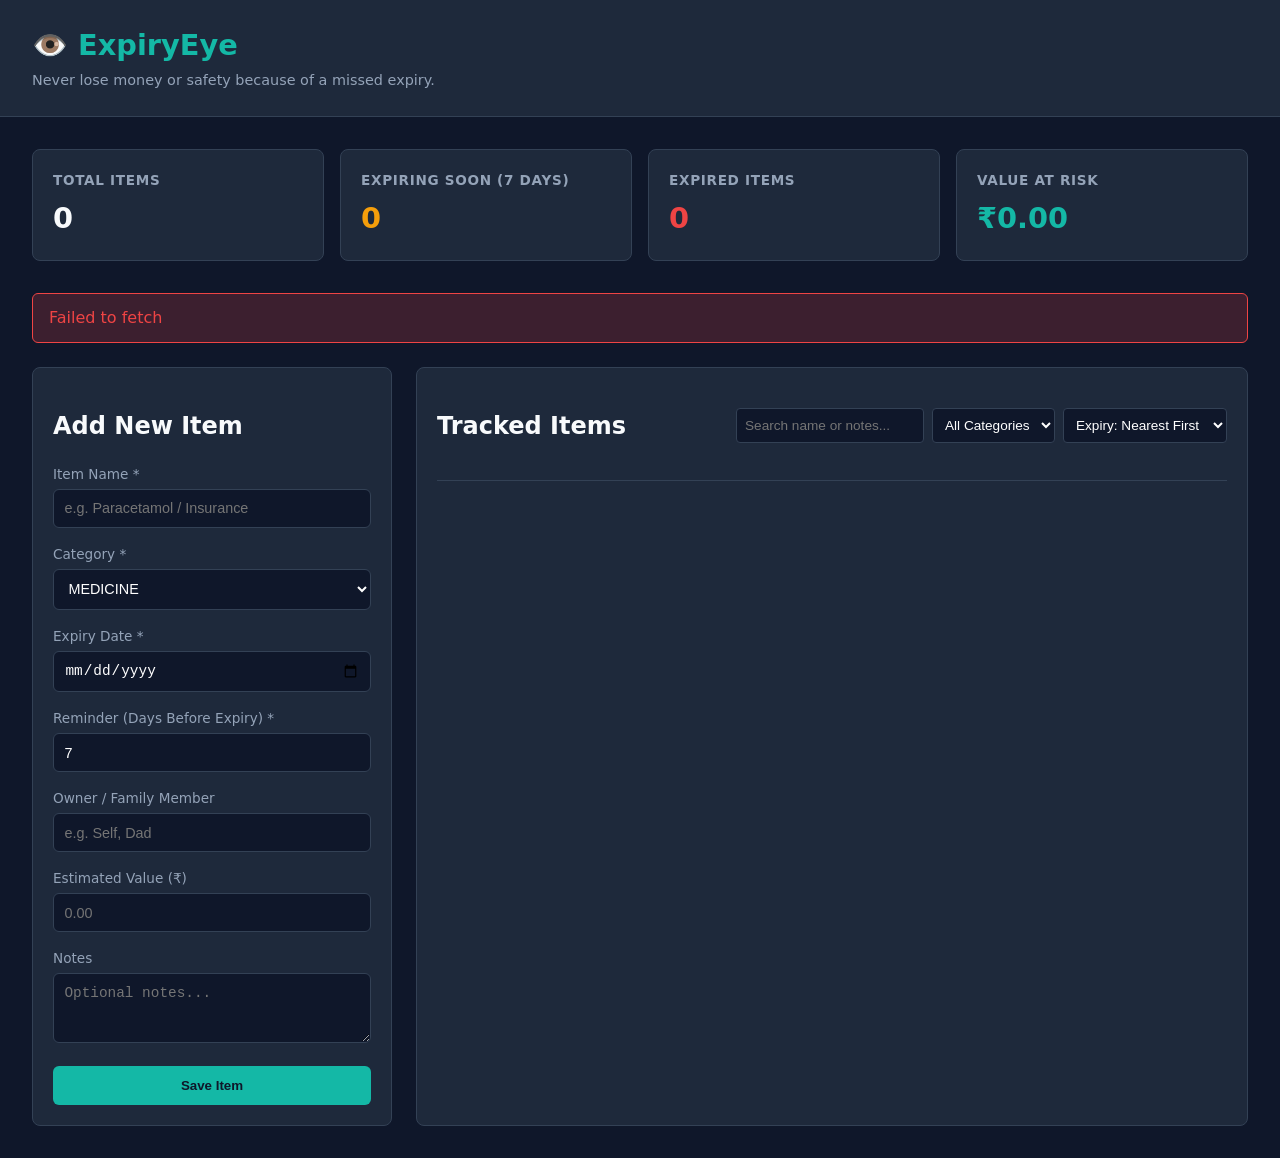
==== frontend/index.html @ d88a3d20 "Fisrt Commit" ====
<!DOCTYPE html>
<html lang="en">
<head>
    <meta charset="UTF-8">
    <meta name="viewport" content="width=device-width, initial-scale=1.0">
    <title>ExpiryEye - MySQL Household Safety & Expiry Tracker</title>
    <link rel="stylesheet" href="styles.css">
</head>
<body>
    <header class="navbar">
        <div class="logo">👁️ ExpiryEye</div>
        <p class="tagline">Never lose money or safety because of a missed expiry.</p>
    </header>

    <main class="container">
        <!-- Dashboard Stats -->
        <section class="dashboard-grid">
            <div class="card stat-card">
                <h3>Total Items</h3>
                <p id="total-items">0</p>
            </div>
            <div class="card stat-card warning">
                <h3>Expiring Soon (7 Days)</h3>
                <p id="expiring-soon">0</p>
            </div>
            <div class="card stat-card danger">
                <h3>Expired Items</h3>
                <p id="expired-items">0</p>
            </div>
            <div class="card stat-card info">
                <h3>Value at Risk</h3>
                <p id="value-at-risk">₹0.00</p>
            </div>
        </section>

        <!-- Notification Bar -->
        <div id="notification" class="notification hidden"></div>

        <!-- Main Layout -->
        <div class="main-layout">
            <!-- Add / Edit Item Form -->
            <section class="card form-container">
                <h2 id="form-title">Add New Item</h2>
                <form id="item-form">
                    <input type="hidden" id="item-id">
                    <div class="form-group">
                        <label for="name">Item Name *</label>
                        <input type="text" id="name" required placeholder="e.g. Paracetamol / Insurance">
                    </div>
                    <div class="form-group">
                        <label for="category">Category *</label>
                        <select id="category" required>
                            <option value="MEDICINE">MEDICINE</option>
                            <option value="GROCERY">GROCERY</option>
                            <option value="INSURANCE">INSURANCE</option>
                            <option value="VEHICLE_DOCUMENT">VEHICLE DOCUMENT</option>
                            <option value="WARRANTY">WARRANTY</option>
                            <option value="OTHER">OTHER</option>
                        </select>
                    </div>
                    <div class="form-group">
                        <label for="expiryDate">Expiry Date *</label>
                        <input type="date" id="expiryDate" required>
                    </div>
                    <div class="form-group">
                        <label for="reminderDays">Reminder (Days Before Expiry) *</label>
                        <input type="number" id="reminderDays" value="7" min="0" required>
                    </div>
                    <div class="form-group">
                        <label for="ownerName">Owner / Family Member</label>
                        <input type="text" id="ownerName" placeholder="e.g. Self, Dad">
                    </div>
                    <div class="form-group">
                        <label for="estimatedValue">Estimated Value (₹)</label>
                        <input type="number" id="estimatedValue" step="0.01" placeholder="0.00">
                    </div>
                    <div class="form-group">
                        <label for="notes">Notes</label>
                        <textarea id="notes" placeholder="Optional notes..."></textarea>
                    </div>
                    <button type="submit" class="btn btn-primary" id="save-btn">Save Item</button>
                    <button type="button" class="btn btn-secondary hidden" id="cancel-btn" onclick="resetForm()">Cancel Edit</button>
                </form>
            </section>

            <!-- Items View & Controls -->
            <section class="card list-container">
                <div class="list-header">
                    <h2>Tracked Items</h2>
                    <div class="filters">
                        <input type="text" id="search-input" placeholder="Search name or notes..." oninput="applyFilters()">
                        <select id="category-filter" onchange="applyFilters()">
                            <option value="ALL">All Categories</option>
                            <option value="MEDICINE">Medicine</option>
                            <option value="GROCERY">Grocery</option>
                            <option value="INSURANCE">Insurance</option>
                            <option value="VEHICLE_DOCUMENT">Vehicle Doc</option>
                            <option value="WARRANTY">Warranty</option>
                            <option value="OTHER">Other</option>
                        </select>
                        <select id="sort-filter" onchange="applyFilters()">
                            <option value="NEAREST">Expiry: Nearest First</option>
                            <option value="FARTHEST">Expiry: Farthest First</option>
                            <option value="NAME">Name: A to Z</option>
                        </select>
                    </div>
                </div>

                <div id="loading" class="loading-state hidden">Loading items...</div>
                <div id="items-list" class="items-grid"></div>
            </section>
        </div>
    </main>

    <script src="app.js"></script>
</body>
</html>
---- frontend/styles.css ----
/* Modern Dark Navy Household Safety Theme */
:root {
    --bg-color: #0f172a;
    --card-bg: #1e293b;
    --text-color: #f8fafc;
    --text-muted: #94a3b8;
    --teal: #14b8a6;
    --amber: #f59e0b;
    --red: #ef4444;
    --border: #334155;
    --input-bg: #0f172a;
}

body {
    margin: 0;
    font-family: 'Segoe UI', system-ui, -apple-system, sans-serif;
    background-color: var(--bg-color);
    color: var(--text-color);
    line-height: 1.5;
}

.navbar {
    padding: 1.5rem 2rem;
    background-color: var(--card-bg);
    border-bottom: 1px solid var(--border);
}

.navbar .logo {
    font-size: 1.8rem;
    font-weight: bold;
    color: var(--teal);
}

.tagline {
    margin: 0.2rem 0 0;
    color: var(--text-muted);
    font-size: 0.9rem;
}

.container {
    padding: 2rem;
    max-width: 1280px;
    margin: 0 auto;
}

.dashboard-grid {
    display: grid;
    grid-template-columns: repeat(auto-fit, minmax(220px, 1fr));
    gap: 1rem;
    margin-bottom: 2rem;
}

.card {
    background: var(--card-bg);
    padding: 1.25rem;
    border-radius: 8px;
    border: 1px solid var(--border);
}

.stat-card h3 {
    margin: 0;
    font-size: 0.85rem;
    color: var(--text-muted);
    text-transform: uppercase;
    letter-spacing: 0.05em;
}

.stat-card p {
    font-size: 1.8rem;
    font-weight: bold;
    margin: 0.4rem 0 0;
}

.stat-card.warning p { color: var(--amber); }
.stat-card.danger p { color: var(--red); }
.stat-card.info p { color: var(--teal); }

.main-layout {
    display: grid;
    grid-template-columns: 360px 1fr;
    gap: 1.5rem;
}

@media (max-width: 850px) {
    .main-layout {
        grid-template-columns: 1fr;
    }
}

.form-group {
    margin-bottom: 1rem;
}

.form-group label {
    display: block;
    margin-bottom: 0.3rem;
    font-size: 0.85rem;
    color: var(--text-muted);
}

.form-group input, .form-group select, .form-group textarea {
    width: 100%;
    padding: 0.65rem;
    background: var(--input-bg);
    border: 1px solid var(--border);
    color: white;
    border-radius: 6px;
    box-sizing: border-box;
    font-size: 0.9rem;
}

.form-group textarea {
    resize: vertical;
    height: 70px;
}

.btn {
    width: 100%;
    padding: 0.75rem;
    border: none;
    border-radius: 6px;
    cursor: pointer;
    font-weight: 600;
    transition: opacity 0.2s;
}

.btn:hover { opacity: 0.9; }

.btn-primary { background: var(--teal); color: #0f172a; }
.btn-secondary { background: #475569; color: white; margin-top: 0.5rem; }

.list-header {
    display: flex;
    flex-wrap: wrap;
    justify-content: space-between;
    align-items: center;
    gap: 1rem;
    margin-bottom: 1rem;
    padding-bottom: 1rem;
    border-bottom: 1px solid var(--border);
}

.filters {
    display: flex;
    gap: 0.5rem;
    flex-wrap: wrap;
}

.filters input, .filters select {
    padding: 0.5rem;
    background: var(--input-bg);
    border: 1px solid var(--border);
    color: white;
    border-radius: 4px;
    font-size: 0.85rem;
}

.items-grid {
    display: grid;
    grid-template-columns: repeat(auto-fill, minmax(260px, 1fr));
    gap: 1rem;
}

.item-card {
    background: var(--input-bg);
    border: 1px solid var(--border);
    padding: 1rem;
    border-radius: 6px;
    display: flex;
    flex-direction: column;
    justify-content: space-between;
}

.badge {
    padding: 0.2rem 0.5rem;
    border-radius: 4px;
    font-size: 0.7rem;
    font-weight: 700;
    text-transform: uppercase;
}

.badge.EXPIRED { background: rgba(239, 68, 68, 0.2); color: var(--red); border: 1px solid var(--red); }
.badge.EXPIRING_SOON { background: rgba(245, 158, 11, 0.2); color: var(--amber); border: 1px solid var(--amber); }
.badge.REMINDER_DUE { background: rgba(20, 184, 166, 0.2); color: var(--teal); border: 1px solid var(--teal); }
.badge.ACTIVE { background: rgba(148, 163, 184, 0.2); color: var(--text-muted); border: 1px solid var(--border); }

.medicine-warning {
    background: rgba(239, 68, 68, 0.15);
    border: 1px solid var(--red);
    color: #fca5a5;
    padding: 0.6rem;
    font-size: 0.78rem;
    border-radius: 4px;
    margin-top: 0.6rem;
}

.notification {
    padding: 0.75rem 1rem;
    border-radius: 6px;
    margin-bottom: 1.5rem;
    font-weight: 500;
}
.notification.success { background: rgba(20, 184, 166, 0.2); border: 1px solid var(--teal); color: var(--teal); }
.notification.error { background: rgba(239, 68, 68, 0.2); border: 1px solid var(--red); color: var(--red); }

.hidden { display: none !important; }
.loading-state { text-align: center; color: var(--text-muted); padding: 2rem; }
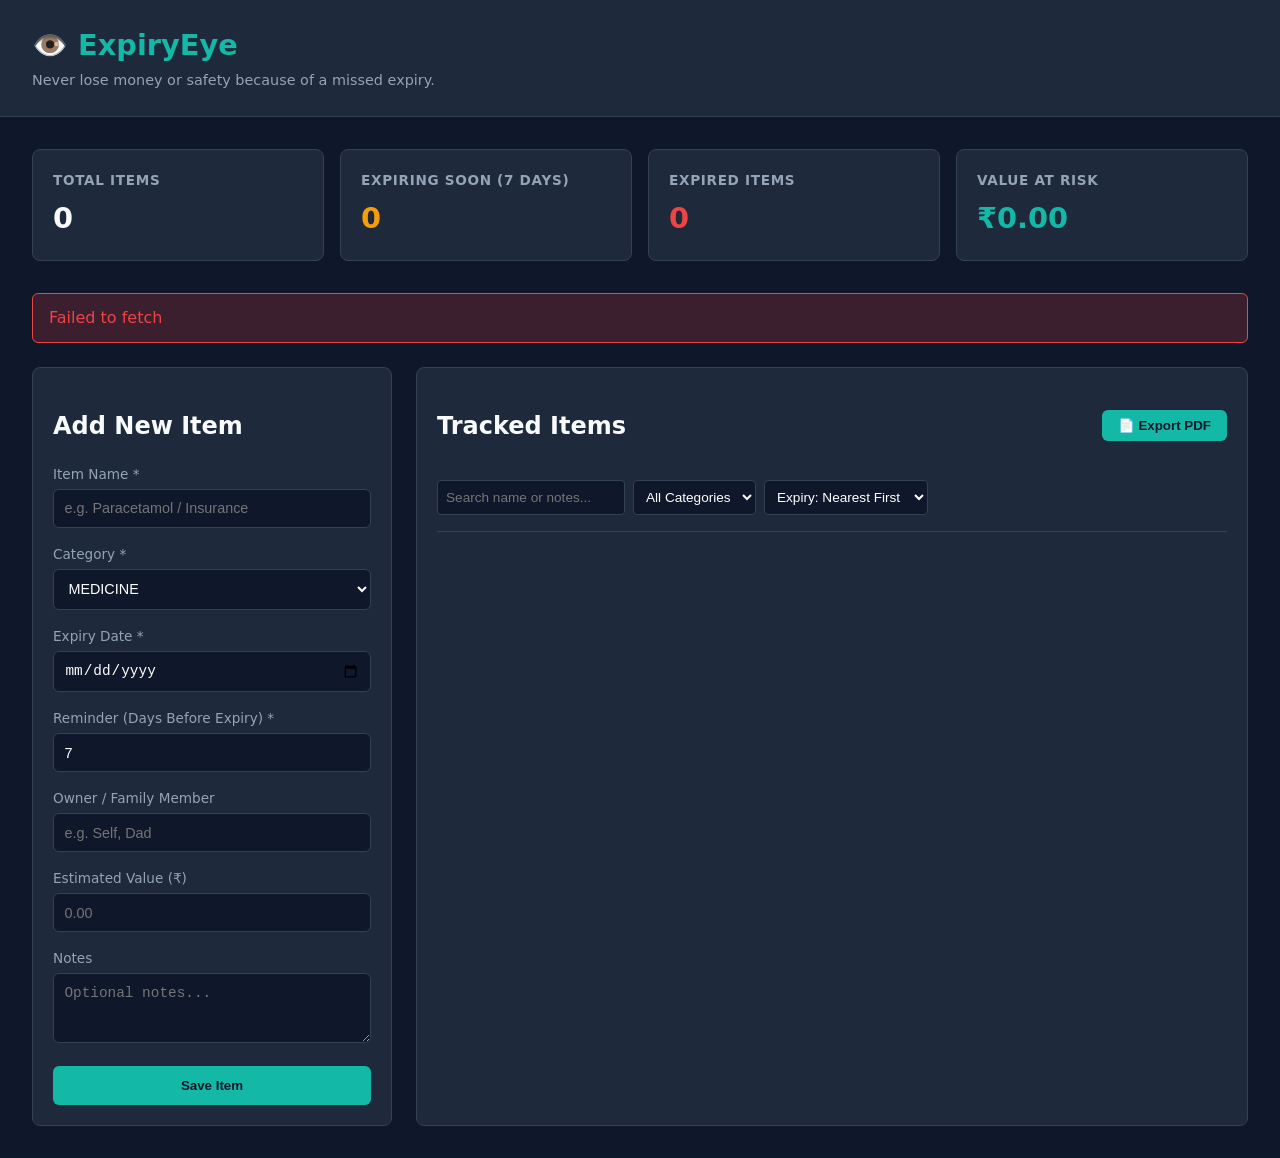
==== commit 7e27697a: "Second Commit Feature: Added PDF Report Export using iText" ====
--- a/frontend/index.html
+++ b/frontend/index.html
@@ -87,6 +87,7 @@
             <section class="card list-container">
                 <div class="list-header">
                     <h2>Tracked Items</h2>
+                    <button onclick="downloadPdf()" class="btn btn-primary" style="width: auto; padding: 0.5rem 1rem;">📄 Export PDF</button>
                     <div class="filters">
                         <input type="text" id="search-input" placeholder="Search name or notes..." oninput="applyFilters()">
                         <select id="category-filter" onchange="applyFilters()">
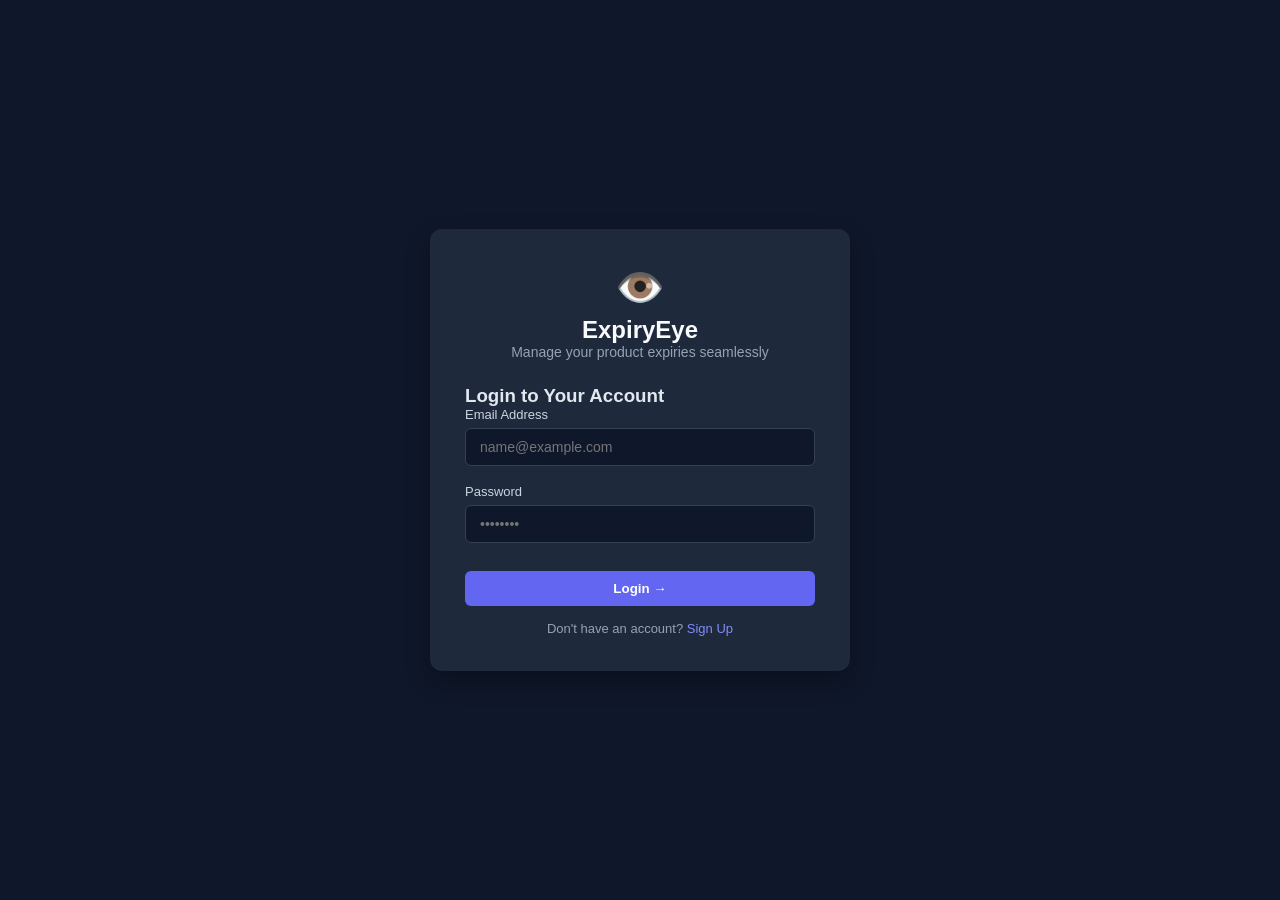
==== commit 61ec7408: "Updated AUTO-ACTIVATION through Email and RAZORPAY Payment itegration" ====
--- a/frontend/index.html
+++ b/frontend/index.html
@@ -3,116 +3,169 @@
 <head>
     <meta charset="UTF-8">
     <meta name="viewport" content="width=device-width, initial-scale=1.0">
-    <title>ExpiryEye - MySQL Household Safety & Expiry Tracker</title>
-    <link rel="stylesheet" href="styles.css">
+    <title>ExpiryEye - Smart Product Tracker</title>
+    <!-- Custom Stylesheet -->
+    <link rel="stylesheet" href="style.css">
 </head>
 <body>
-    <header class="navbar">
-        <div class="logo">👁️ ExpiryEye</div>
-        <p class="tagline">Never lose money or safety because of a missed expiry.</p>
-    </header>
 
-    <main class="container">
-        <!-- Dashboard Stats -->
-        <section class="dashboard-grid">
-            <div class="card stat-card">
-                <h3>Total Items</h3>
-                <p id="total-items">0</p>
+    <!-- ================= AUTH VIEW (LOGIN / SIGNUP) ================= -->
+    <div id="auth-view" class="auth-container">
+        <div class="auth-card">
+            <div class="auth-header">
+                <span class="logo-icon">👁️</span>
+                <h2>ExpiryEye</h2>
+                <p id="auth-subtitle">Manage your product expiries seamlessly</p>
             </div>
-            <div class="card stat-card warning">
-                <h3>Expiring Soon (7 Days)</h3>
-                <p id="expiring-soon">0</p>
+
+            <!-- LOGIN FORM -->
+            <form id="login-form">
+                <h3>Login to Your Account</h3>
+                <div class="input-group">
+                    <label for="login-email">Email Address</label>
+                    <input type="email" id="login-email" placeholder="name@example.com" required>
+                </div>
+                <div class="input-group">
+                    <label for="login-password">Password</label>
+                    <input type="password" id="login-password" placeholder="••••••••" required>
+                </div>
+                <button type="submit" class="btn btn-primary btn-block">Login →</button>
+                <p class="auth-toggle">Don't have an account? <a href="#" id="show-signup">Sign Up</a></p>
+            </form>
+
+            <!-- SIGNUP FORM -->
+            <form id="signup-form" style="display: none;">
+                <h3>Create New Account</h3>
+                <div class="input-group">
+                    <label for="signup-name">Full Name</label>
+                    <input type="text" id="signup-name" placeholder="E.g. Tauseef" required>
+                </div>
+                <div class="input-group">
+                    <label for="signup-email">Email Address</label>
+                    <input type="email" id="signup-email" placeholder="name@example.com" required>
+                </div>
+                <div class="input-group">
+                    <label for="signup-password">Password</label>
+                    <input type="password" id="signup-password" placeholder="••••••••" required>
+                </div>
+                <button type="submit" class="btn btn-primary btn-block">Sign Up →</button>
+                <p class="auth-toggle">Already have an account? <a href="#" id="show-login">Login</a></p>
+            </form>
+        </div>
+    </div>
+
+    <!-- ================= DASHBOARD VIEW ================= -->
+    <div id="dashboard-view" class="app-container" style="display: none;">
+        <!-- Navbar Section -->
+        <header class="navbar">
+            <div class="logo">
+                <span class="logo-icon">👁️</span>
+                <h2>ExpiryEye</h2>
             </div>
-            <div class="card stat-card danger">
-                <h3>Expired Items</h3>
-                <p id="expired-items">0</p>
+            <div class="user-profile">
+                <span id="welcome-msg">Welcome, User</span>
+                <button id="logout-btn" class="btn btn-outline-sm">Logout</button>
             </div>
-            <div class="card stat-card info">
-                <h3>Value at Risk</h3>
-                <p id="value-at-risk">₹0.00</p>
+        </header>
+
+        <!-- Main Content Area -->
+        <main class="main-content">
+            <div class="content-header">
+                <h3>My Expiry Items</h3>
+                <button id="add-item-btn" class="btn btn-primary">+ Add New Item</button>
             </div>
-        </section>
 
-        <!-- Notification Bar -->
-        <div id="notification" class="notification hidden"></div>
+            <!-- Controls: Search, Filter, and Sort -->
+            <div class="table-controls">
+                <input type="text" id="search-bar" placeholder="🔍 Search items by name...">
+                
+                <select id="filter-category">
+                    <option value="ALL">All Categories</option>
+                    <option value="MEDICINE">Medicine 💊</option>
+                    <option value="GROCERY">Groceries 🥦</option>
+                    <option value="WARRANTY">Warranty 📄</option>
+                    <option value="INSURANCE">Insurance 🛡️</option>
+                    <option value="VEHICLE_DOCUMENT">Vehicle Document 🚗</option>
+                    <option value="MOBILE_WIFI_RECHARGE">Mobile & WiFi Recharge 📱</option>
+                    <option value="OTHER">Others 📦</option>
+                </select>
 
-        <!-- Main Layout -->
-        <div class="main-layout">
-            <!-- Add / Edit Item Form -->
-            <section class="card form-container">
-                <h2 id="form-title">Add New Item</h2>
-                <form id="item-form">
-                    <input type="hidden" id="item-id">
-                    <div class="form-group">
-                        <label for="name">Item Name *</label>
-                        <input type="text" id="name" required placeholder="e.g. Paracetamol / Insurance">
-                    </div>
-                    <div class="form-group">
-                        <label for="category">Category *</label>
-                        <select id="category" required>
-                            <option value="MEDICINE">MEDICINE</option>
-                            <option value="GROCERY">GROCERY</option>
-                            <option value="INSURANCE">INSURANCE</option>
-                            <option value="VEHICLE_DOCUMENT">VEHICLE DOCUMENT</option>
-                            <option value="WARRANTY">WARRANTY</option>
-                            <option value="OTHER">OTHER</option>
-                        </select>
-                    </div>
-                    <div class="form-group">
-                        <label for="expiryDate">Expiry Date *</label>
-                        <input type="date" id="expiryDate" required>
-                    </div>
-                    <div class="form-group">
-                        <label for="reminderDays">Reminder (Days Before Expiry) *</label>
-                        <input type="number" id="reminderDays" value="7" min="0" required>
-                    </div>
-                    <div class="form-group">
-                        <label for="ownerName">Owner / Family Member</label>
-                        <input type="text" id="ownerName" placeholder="e.g. Self, Dad">
-                    </div>
-                    <div class="form-group">
-                        <label for="estimatedValue">Estimated Value (₹)</label>
-                        <input type="number" id="estimatedValue" step="0.01" placeholder="0.00">
-                    </div>
-                    <div class="form-group">
-                        <label for="notes">Notes</label>
-                        <textarea id="notes" placeholder="Optional notes..."></textarea>
-                    </div>
-                    <button type="submit" class="btn btn-primary" id="save-btn">Save Item</button>
-                    <button type="button" class="btn btn-secondary hidden" id="cancel-btn" onclick="resetForm()">Cancel Edit</button>
-                </form>
-            </section>
+                <select id="sort-by">
+                    <option value="expiry-asc">Expiry Date (Earliest First)</option>
+                    <option value="expiry-desc">Expiry Date (Latest First)</option>
+                    <option value="name-asc">Name (A-Z)</option>
+                </select>
+            </div>
 
-            <!-- Items View & Controls -->
-            <section class="card list-container">
-                <div class="list-header">
-                    <h2>Tracked Items</h2>
-                    <button onclick="downloadPdf()" class="btn btn-primary" style="width: auto; padding: 0.5rem 1rem;">📄 Export PDF</button>
-                    <div class="filters">
-                        <input type="text" id="search-input" placeholder="Search name or notes..." oninput="applyFilters()">
-                        <select id="category-filter" onchange="applyFilters()">
-                            <option value="ALL">All Categories</option>
-                            <option value="MEDICINE">Medicine</option>
-                            <option value="GROCERY">Grocery</option>
-                            <option value="INSURANCE">Insurance</option>
-                            <option value="VEHICLE_DOCUMENT">Vehicle Doc</option>
-                            <option value="WARRANTY">Warranty</option>
-                            <option value="OTHER">Other</option>
-                        </select>
-                        <select id="sort-filter" onchange="applyFilters()">
-                            <option value="NEAREST">Expiry: Nearest First</option>
-                            <option value="FARTHEST">Expiry: Farthest First</option>
-                            <option value="NAME">Name: A to Z</option>
-                        </select>
+            <!-- ITEMS GRID CONTAINER (Replaced Table with Modern Cards Grid) -->
+            <div id="items-grid" class="items-grid-container">
+                <!-- Dynamic Item Cards Will Be Injected Here via app.js -->
+            </div>
+        </main>
+    </div>
+
+    <!-- ================= ADD ITEM MODAL ================= -->
+    <div id="item-modal" class="modal" style="display: none;">
+        <div class="modal-content">
+            <div class="modal-header">
+                <h3>📦 Add New Expiry Item</h3>
+                <span id="close-modal-x" class="close-btn">&times;</span>
+            </div>
+            
+            <form id="add-item-form">
+                <div class="input-group">
+                    <label for="item-name">Item Name</label>
+                    <input type="text" id="item-name" placeholder="e.g. Paracetamol 650, Almond Milk" required>
+                </div>
+
+                <div class="input-group">
+                    <label for="item-category">Category</label>
+                    <select id="item-category" required>
+                        <option value="" disabled selected>Select Category...</option>
+                        <option value="MEDICINE">Medicine 💊</option>
+                        <option value="GROCERY">Groceries 🥦</option>
+                        <option value="WARRANTY">Warranty 📄</option>
+                        <option value="INSURANCE">Insurance 🛡️</option>
+                        <option value="VEHICLE_DOCUMENT">Vehicle Document 🚗</option>
+                        <option value="MOBILE_WIFI_RECHARGE">Mobile & WiFi Recharge 📱</option>
+                        <option value="OTHER">Others 📦</option>
+                    </select>
+                </div>
+
+                <div class="input-group">
+                    <label for="item-expiry">Expiry Date</label>
+                    <input type="date" id="item-expiry" required>
+                    <div class="quick-date-chips">
+                        <button type="button" class="chip-btn" onclick="setQuickDate(7)">+7 Days</button>
+                        <button type="button" class="chip-btn" onclick="setQuickDate(30)">+1 Month</button>
+                        <button type="button" class="chip-btn" onclick="setQuickDate(90)">+3 Months</button>
                     </div>
                 </div>
 
-                <div id="loading" class="loading-state hidden">Loading items...</div>
-                <div id="items-list" class="items-grid"></div>
-            </section>
+                <div class="input-group">
+                    <label for="item-quantity">Quantity</label>
+                    <input type="number" id="item-quantity" value="1" min="1" required>
+                </div>
+
+                <div class="input-group">
+                    <label for="item-value">Estimated Value (₹)</label>
+                    <input type="number" id="item-value" placeholder="e.g. 250" step="0.01">
+                </div>
+
+                <div class="input-group">
+                    <label for="item-notes">Notes / Reminders</label>
+                    <input type="text" id="item-notes" placeholder="e.g. Keep in refrigerator">
+                </div>
+
+                <div class="modal-actions">
+                    <button type="button" id="close-modal" class="btn btn-outline">Cancel</button>
+                    <button type="submit" class="btn btn-primary">Save Item →</button>
+                </div>
+            </form>
         </div>
-    </main>
+    </div>
 
+    <!-- Frontend Script Logic -->
     <script src="app.js"></script>
 </body>
-</html>
+</html>
--- a/frontend/style.css
+++ b/frontend/style.css
@@ -0,0 +1,427 @@
+/* ================= GLOBAL STYLES & RESET ================= */
+* {
+    margin: 0;
+    padding: 0;
+    box-sizing: border-box;
+    font-family: 'Segoe UI', Tahoma, Geneva, Verdana, sans-serif;
+}
+
+body {
+    background-color: #0f172a;
+    color: #e2e8f0;
+    min-height: 100vh;
+}
+
+/* ================= AUTH VIEW STYLING ================= */
+.auth-container {
+    display: flex;
+    justify-content: center;
+    align-items: center;
+    height: 100vh;
+    padding: 20px;
+}
+
+.auth-card {
+    background: #1e293b;
+    padding: 35px;
+    border-radius: 12px;
+    width: 100%;
+    max-width: 420px;
+    box-shadow: 0 10px 25px rgba(0, 0, 0, 0.3);
+}
+
+.auth-header {
+    text-align: center;
+    margin-bottom: 25px;
+}
+
+.logo-icon {
+    font-size: 40px;
+}
+
+.auth-header h2 {
+    color: #f8fafc;
+    margin-top: 5px;
+}
+
+.auth-header p {
+    color: #94a3b8;
+    font-size: 14px;
+}
+
+/* ================= FORMS & INPUTS ================= */
+.input-group {
+    margin-bottom: 18px;
+}
+
+.input-group label {
+    display: block;
+    margin-bottom: 6px;
+    font-size: 13px;
+    color: #cbd5e1;
+    font-weight: 500;
+}
+
+.input-group input, .input-group select {
+    width: 100%;
+    padding: 10px 14px;
+    background: #0f172a;
+    border: 1px solid #334155;
+    border-radius: 6px;
+    color: #fff;
+    font-size: 14px;
+    outline: none;
+    transition: border-color 0.2s;
+}
+
+.input-group input:focus, .input-group select:focus {
+    border-color: #6366f1;
+}
+
+/* ================= BUTTONS ================= */
+.btn {
+    padding: 10px 18px;
+    border: none;
+    border-radius: 6px;
+    font-weight: 600;
+    cursor: pointer;
+    transition: background 0.2s, transform 0.1s;
+}
+
+.btn-primary {
+    background: #6366f1;
+    color: white;
+}
+
+.btn-primary:hover {
+    background: #4f46e5;
+}
+
+.btn-block {
+    width: 100%;
+    margin-top: 10px;
+}
+
+.btn-outline {
+    background: transparent;
+    border: 1px solid #475569;
+    color: #cbd5e1;
+}
+
+.btn-outline:hover {
+    background: #334155;
+}
+
+.btn-outline-sm {
+    background: transparent;
+    border: 1px solid #475569;
+    color: #cbd5e1;
+    padding: 6px 12px;
+    font-size: 12px;
+    border-radius: 4px;
+}
+
+.btn-outline-sm:hover {
+    background: #334155;
+}
+
+.auth-toggle {
+    text-align: center;
+    margin-top: 15px;
+    font-size: 13px;
+    color: #94a3b8;
+}
+
+.auth-toggle a {
+    color: #818cf8;
+    text-decoration: none;
+}
+
+.auth-toggle a:hover {
+    text-decoration: underline;
+}
+
+/* ================= DASHBOARD & NAVBAR ================= */
+.navbar {
+    display: flex;
+    justify-content: space-between;
+    align-items: center;
+    background: #1e293b;
+    padding: 15px 30px;
+    border-bottom: 1px solid #334155;
+}
+
+.logo {
+    display: flex;
+    align-items: center;
+    gap: 10px;
+}
+
+.logo h2 {
+    color: #f8fafc;
+    font-size: 20px;
+}
+
+.user-profile {
+    display: flex;
+    align-items: center;
+    gap: 15px;
+    font-size: 14px;
+}
+
+.main-content {
+    max-width: 1200px;
+    margin: 30px auto;
+    padding: 0 20px;
+}
+
+.content-header {
+    display: flex;
+    justify-content: space-between;
+    align-items: center;
+    margin-bottom: 20px;
+}
+
+.content-header h3 {
+    font-size: 22px;
+    color: #f8fafc;
+}
+
+/* ================= TABLE CONTROLS (SEARCH & FILTER) ================= */
+.table-controls {
+    display: flex;
+    gap: 15px;
+    margin-bottom: 25px;
+    flex-wrap: wrap;
+}
+
+#search-bar {
+    flex: 2;
+    min-width: 240px;
+    padding: 10px 14px;
+    background: #1e293b;
+    border: 1px solid #334155;
+    border-radius: 6px;
+    color: #fff;
+    font-size: 14px;
+}
+
+#filter-category, #sort-by {
+    flex: 1;
+    min-width: 180px;
+    padding: 10px 14px;
+    background: #1e293b;
+    border: 1px solid #334155;
+    border-radius: 6px;
+    color: #fff;
+    font-size: 14px;
+}
+
+/* ================= MODERN ITEMS CARDS GRID ================= */
+.items-grid-container {
+    display: grid;
+    grid-template-columns: repeat(auto-fill, minmax(280px, 1fr));
+    gap: 20px;
+}
+
+.item-card {
+    background: #1e293b;
+    border: 1px solid #334155;
+    border-radius: 10px;
+    padding: 20px;
+    display: flex;
+    flex-direction: column;
+    justify-content: space-between;
+    transition: transform 0.2s, box-shadow 0.2s;
+}
+
+.item-card:hover {
+    transform: translateY(-3px);
+    box-shadow: 0 8px 20px rgba(0, 0, 0, 0.4);
+    border-color: #475569;
+}
+
+.card-header {
+    display: flex;
+    justify-content: space-between;
+    align-items: flex-start;
+    margin-bottom: 12px;
+}
+
+.card-title {
+    font-size: 18px;
+    font-weight: 600;
+    color: #f8fafc;
+}
+
+.card-category-badge {
+    background: #334155;
+    color: #94a3b8;
+    font-size: 11px;
+    font-weight: 600;
+    padding: 4px 8px;
+    border-radius: 4px;
+    text-transform: uppercase;
+}
+
+.card-body {
+    font-size: 14px;
+    color: #cbd5e1;
+    margin-bottom: 15px;
+}
+
+.card-body p {
+    margin-bottom: 6px;
+}
+
+.status-badge {
+    display: inline-block;
+    padding: 3px 8px;
+    border-radius: 4px;
+    font-size: 11px;
+    font-weight: bold;
+}
+
+.status-active { background: rgba(34, 197, 94, 0.15); color: #22c55e; }
+.status-expired { background: rgba(239, 68, 68, 0.15); color: #ef4444; }
+
+.card-footer {
+    display: flex;
+    justify-content: space-between;
+    align-items: center;
+    border-top: 1px solid #334155;
+    padding-top: 12px;
+}
+
+.card-value {
+    font-weight: 600;
+    color: #38bdf8;
+}
+
+.btn-danger-sm {
+    background: #ef4444;
+    color: white;
+    border: none;
+    padding: 6px 12px;
+    border-radius: 4px;
+    font-size: 12px;
+    cursor: pointer;
+    font-weight: 500;
+}
+
+.btn-danger-sm:hover {
+    background: #dc2626;
+}
+
+/* ================= MODAL STYLING ================= */
+.modal {
+    position: fixed;
+    top: 0;
+    left: 0;
+    width: 100%;
+    height: 100%;
+    background: rgba(0, 0, 0, 0.6);
+    display: flex;
+    justify-content: center;
+    align-items: center;
+    padding: 20px;
+}
+
+.modal-content {
+    background: #1e293b;
+    border: 1px solid #334155;
+    border-radius: 12px;
+    width: 100%;
+    max-width: 500px;
+    padding: 25px;
+    box-shadow: 0 15px 30px rgba(0, 0, 0, 0.5);
+}
+
+.modal-header {
+    display: flex;
+    justify-content: space-between;
+    align-items: center;
+    margin-bottom: 20px;
+}
+
+.close-btn {
+    font-size: 24px;
+    color: #94a3b8;
+    cursor: pointer;
+}
+
+.close-btn:hover {
+    color: #fff;
+}
+
+.quick-date-chips {
+    display: flex;
+    gap: 8px;
+    margin-top: 8px;
+}
+
+.chip-btn {
+    background: #334155;
+    color: #cbd5e1;
+    border: none;
+    padding: 4px 10px;
+    border-radius: 4px;
+    font-size: 12px;
+    cursor: pointer;
+}
+
+.chip-btn:hover {
+    background: #475569;
+    color: #fff;
+}
+
+.modal-actions {
+    display: flex;
+    justify-content: flex-end;
+    gap: 10px;
+    margin-top: 20px;
+}
+
+
+/* Item action buttons container */
+.item-actions {
+    display: flex;
+    align-items: center;
+    gap: 10px;
+}
+
+/* Edit Button */
+.btn-edit {
+    background: linear-gradient(135deg, #16a34a, #22c55e);
+    color: #ffffff;
+    border: none;
+    padding: 8px 16px;
+    border-radius: 8px;
+    font-size: 13px;
+    font-weight: 600;
+    cursor: pointer;
+    transition: all 0.25s ease;
+    box-shadow: 0 3px 8px rgba(34, 197, 94, 0.2);
+}
+
+/* Edit Button Hover */
+.btn-edit:hover {
+    background: linear-gradient(135deg, #15803d, #16a34a);
+    transform: translateY(-2px);
+    box-shadow: 0 5px 12px rgba(34, 197, 94, 0.3);
+}
+
+/* Edit Button Click */
+.btn-edit:active {
+    transform: scale(0.96);
+}
+
+/* Delete Button alignment */
+.btn-danger-sm {
+    padding: 8px 16px;
+    border-radius: 8px;
+    font-size: 13px;
+    font-weight: 600;
+    cursor: pointer;
+    transition: all 0.25s ease;
+}
